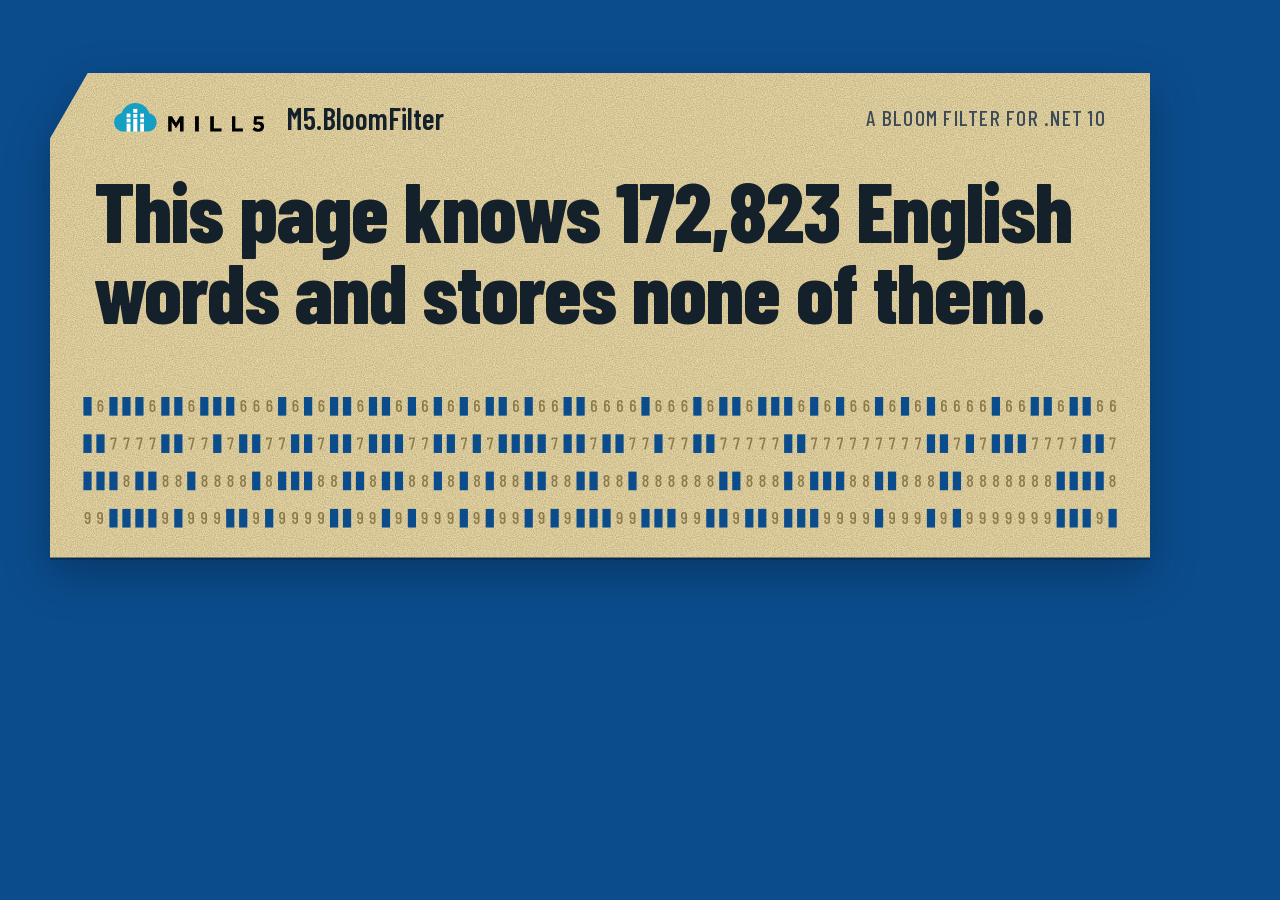
==== docs/site/assets/social-card.html @ 4b1f4fc4 "Replace the GitHub Page with a working filter drawn as a deck of punched cards The page loads words." ====
<!doctype html>
<html lang="en">
<head>
<meta charset="utf-8">
<meta name="robots" content="noindex">
<title>M5.BloomFilter social card source (1200 x 630)</title>
<!-- Source of social-card.png. Render at 1200x630 with headless Chrome; see tools/SiteFilter/README.md. -->
<link rel="stylesheet" href="../style.css">
<style>
  html, body { width: 1200px; height: 630px; overflow: hidden; }
  body { display: grid; place-items: center; }
  .card { position: relative; width: 1100px; height: 485px; background: var(--manila) var(--grain); clip-path: polygon(38px 0, 100% 0, 100% 100%, 0 100%, 0 66px); }
  .wrap { filter: drop-shadow(0 2px 0 rgb(3 18 36 / 0.45)) drop-shadow(0 16px 22px rgb(3 18 36 / 0.35)); }
  .top { position: absolute; left: 64px; right: 44px; top: 30px; display: flex; align-items: center; gap: 22px; }
  .top img { width: 150px; height: auto; }
  .top b { font: 600 30px/1 var(--condensed); }
  .top span { margin-left: auto; font: 500 21px/1 var(--condensed); letter-spacing: 0.06em; text-transform: uppercase; color: var(--ink-soft); }
  h1 { position: absolute; left: 44px; right: 40px; top: 96px; margin: 0; max-width: none; font: 800 84px/0.97 var(--condensed); letter-spacing: -0.012em; }
  canvas { position: absolute; left: 0; bottom: 0; width: 1100px; height: 180px; }
</style>
</head>
<body>
<div class="wrap"><div class="card">
  <div class="top"><img src="mill5-logo.png" alt="MILL5"><b>M5.BloomFilter</b><span>A Bloom filter for .NET 10</span></div>
  <h1>This page knows 172,823 English words and stores none of them.</h1>
  <canvas id="holes" width="2200" height="360"></canvas>
</div></div>
<script src="../bloom.js"></script>
<script>
// The bottom rows of a real card from the deck: card 751, the last one "bloom" needs.
fetch('../words.json').then(function (r) { return r.json(); }).then(function (snapshot) {
  var filter = Bloom.load(snapshot), canvas = document.getElementById('holes'), ctx = canvas.getContext('2d');
  var style = getComputedStyle(document.documentElement);
  var W = canvas.width, s = W / 7.375, rows = 4, base = 750 * 960;
  ctx.textAlign = 'center'; ctx.textBaseline = 'middle';
  ctx.font = '500 ' + Math.round(0.118 * s) + 'px "Barlow Condensed", sans-serif';
  for (var row = 0; row < rows; row++) {
    var y = (0.19 + 0.25 * row) * s;
    for (var column = 0; column < 80; column++) {
      var x = (0.2515 + 0.087 * column) * s;
      if (filter.bit(base + column * 12 + (8 + row))) {
        ctx.fillStyle = style.getPropertyValue('--tray').trim();
        ctx.fillRect(x - 0.0275 * s, y - 0.0625 * s, 0.055 * s, 0.125 * s);
      } else {
        ctx.fillStyle = style.getPropertyValue('--form-ink').trim();
        ctx.fillText(String(6 + row), x, y);
      }
    }
  }
  document.title = 'ready';
});
</script>
</body>
</html>
---- docs/site/style.css ----
/* M5.BloomFilter — the deck and the printout. */

@font-face { font-family: "Barlow Condensed"; src: url("assets/fonts/BarlowCondensed-ExtraBold.woff2") format("woff2"); font-weight: 800; font-style: normal; font-display: swap; }
@font-face { font-family: "Barlow Condensed"; src: url("assets/fonts/BarlowCondensed-SemiBold.woff2") format("woff2"); font-weight: 600; font-style: normal; font-display: swap; }
@font-face { font-family: "Barlow Condensed"; src: url("assets/fonts/BarlowCondensed-Medium.woff2") format("woff2"); font-weight: 500; font-style: normal; font-display: swap; }
@font-face { font-family: Barlow; src: url("assets/fonts/Barlow-Regular.woff2") format("woff2"); font-weight: 400; font-style: normal; font-display: swap; }
@font-face { font-family: Barlow; src: url("assets/fonts/Barlow-SemiBold.woff2") format("woff2"); font-weight: 600; font-style: normal; font-display: swap; }

:root {
  /* The machine room. */
  --tray: #0b4c8c;            /* enamel blue; also what shows through a hole */
  --tray-deep: #083a6d;
  --tray-text: #ffffff;
  --tray-soft: #cfe0f3;       /* secondary text on the tray */
  --manila: #e7d6a3;          /* card stock */
  --manila-light: #f3e8c4;
  --manila-edge: #c2ad72;
  --form-ink: #8b7a4a;        /* preprinted digits and rules on a card */
  --paper: #f4f6f0;           /* fan-fold */
  --paper-edge: #cfd6c8;
  --bar: #dbe9d2;             /* green bar */
  --salmon: #f1b79e;
  --salmon-edge: #c98a70;
  --ink: #14212b;
  --ink-soft: #3b4a56;
  --pencil: #ab1f17;          /* grease pencil: a blank hole */
  --key: #1b2b3a;             /* keycap */
  --key-text: #f6f0dc;

  --condensed: "Barlow Condensed", "Arial Narrow", "Helvetica Neue", Arial, sans-serif;
  --text: Barlow, "Segoe UI", "Helvetica Neue", Arial, sans-serif;
  --mono: ui-monospace, "Cascadia Mono", "Cascadia Code", Consolas, "SF Mono", Menlo, "DejaVu Sans Mono", monospace;

  --measure: 66ch;
  --column: 1180px;
  --gutter: clamp(14px, 3.2vw, 32px);
  --line: 1.6rem;             /* one printout line */
  --corner: clamp(18px, 2.4vw, 30px);

  --grain: url("data:image/svg+xml,%3Csvg xmlns='http://www.w3.org/2000/svg' width='220' height='220'%3E%3Cfilter id='g'%3E%3CfeTurbulence type='fractalNoise' baseFrequency='.9' numOctaves='2' seed='7'/%3E%3CfeColorMatrix values='0 0 0 0 .1 0 0 0 0 .08 0 0 0 0 .04 0 0 0 .5 -.14'/%3E%3C/filter%3E%3Crect width='220' height='220' filter='url(%23g)'/%3E%3C/svg%3E");
}

*, *::before, *::after { box-sizing: border-box; }

html {
  background: var(--tray);
  color: var(--ink);
  scroll-behavior: smooth;
  scroll-padding-top: 20px;
  scrollbar-color: var(--manila-edge) var(--tray-deep);
  -webkit-text-size-adjust: 100%;
  text-size-adjust: 100%;
}

body {
  margin: 0;
  font: 400 1.125rem/1.6 var(--text);
  background: var(--tray);
  overflow-x: hidden;
}

::selection { background: var(--ink); color: var(--manila); }
.verdict ::selection, .verdict::selection, .reason::selection, .site-footer ::selection { background: var(--manila); color: var(--ink); }

h1, h2, h3, p, ul, ol, dl, figure, table, pre { margin: 0; }
img, canvas { display: block; max-width: 100%; }
a { color: inherit; text-decoration-thickness: 0.08em; text-underline-offset: 0.2em; }
a:hover { text-decoration-thickness: 0.16em; }
code, kbd, pre, samp { font-family: var(--mono); font-size: 0.9em; }
button, input, select { font: inherit; color: inherit; }
button { cursor: pointer; -webkit-tap-highlight-color: transparent; }
strong { font-weight: 600; }

:focus-visible { outline: 3px solid #fff; outline-offset: 2px; box-shadow: 0 0 0 8px var(--ink); border-radius: 2px; }

html:not(.js) .needs-js { display: none; }

.skip { position: absolute; left: var(--gutter); top: -80px; z-index: 10; padding: 10px 16px; background: var(--manila); color: var(--ink); font-weight: 600; }
.skip:focus { top: 10px; }

.column { width: min(var(--column), 100% - 2 * var(--gutter)); margin-inline: auto; }

/* ---------- Card stock ---------- */

.stock {
  position: relative;
  background: var(--manila) var(--grain);
  clip-path: polygon(var(--corner) 0, 100% 0, 100% 100%, 0 100%, 0 calc(var(--corner) * 1.73));
}
.lift { filter: drop-shadow(0 1px 0 rgb(3 18 36 / 0.45)) drop-shadow(0 10px 14px rgb(3 18 36 / 0.3)); }

/* Printed along a card edge: field names, form numbers. */
.legend {
  font: 500 0.8125rem/1.2 var(--condensed);
  letter-spacing: 0.06em;
  text-transform: uppercase;
  color: var(--ink-soft);
}

/* ---------- Header card ---------- */

.masthead { padding-top: clamp(14px, 2.4vw, 28px); }
.header-card { padding: clamp(18px, 2.6vw, 30px) clamp(18px, 3.4vw, 44px) clamp(22px, 3vw, 38px); }

.print-line {
  display: flex; flex-wrap: wrap; align-items: center; gap: 10px 22px;
  padding-left: calc(var(--corner) * 0.6);
  padding-bottom: 14px;
  border-bottom: 1px solid var(--manila-edge);
}
.print-line .mark { display: block; width: 118px; height: auto; }
.print-line .product { font: 600 1.25rem/1 var(--condensed); letter-spacing: 0.01em; text-decoration: none; padding: 6px 0; }
.print-line nav { margin-left: auto; display: flex; flex-wrap: wrap; gap: 4px 20px; }
.print-line nav a { font: 500 1rem/1 var(--condensed); letter-spacing: 0.05em; text-transform: uppercase; text-decoration: none; padding: 10px 0; border-bottom: 2px solid transparent; }
.print-line nav a:hover { border-bottom-color: var(--ink); }

h1 {
  font: 800 clamp(2.5rem, 6.1vw, 5.2rem)/0.97 var(--condensed);
  letter-spacing: -0.012em;
  text-wrap: balance;
  margin-top: clamp(18px, 2.4vw, 32px);
}
h1 .figure { white-space: nowrap; }

.standfirst { max-width: 78ch; margin-top: clamp(14px, 1.8vw, 22px); font-size: clamp(1.0625rem, 1.5vw, 1.25rem); line-height: 1.5; }

.actions { margin-top: clamp(18px, 2.4vw, 28px); display: grid; grid-template-columns: minmax(0, 1.3fr) minmax(0, 1fr); gap: 20px clamp(24px, 4vw, 56px); align-items: end; }
.ask { display: grid; grid-template-columns: minmax(0, 1fr) auto; gap: 8px 12px; }
.ask label { grid-column: 1 / -1; }
/* A one-line answer beside the field, for screens where the verdict is below the fold. */
.lamp { display: none; grid-column: 1 / -1; font: 600 1.0625rem/1.2 var(--condensed); letter-spacing: 0.04em; text-transform: uppercase; }
.lamp::before { content: ""; display: inline-block; width: 0.7em; height: 0.7em; margin-right: 0.5em; border: 2px solid var(--ink); border-radius: 50%; }
.lamp.yes::before { background: var(--ink); }
.lamp.no { color: var(--pencil); }
.lamp.no::before { border-color: var(--pencil); }
.lamp:empty { display: none !important; }
.field {
  width: 100%; min-height: 56px; padding: 8px 14px;
  font: 400 1.375rem/1.2 var(--mono);
  background: var(--manila-light); color: var(--ink);
  border: 2px solid var(--ink); border-radius: 2px;
  caret-color: var(--pencil);
}
.field::placeholder { color: #5d6770; opacity: 1; }

.key {
  min-height: 56px; padding: 0 22px;
  font: 600 1.125rem/1 var(--condensed); letter-spacing: 0.07em; text-transform: uppercase;
  color: var(--key-text); background: var(--key);
  border: 0; border-radius: 5px;
  transition: transform 80ms ease-out, background-color 120ms ease-out;
}
.key:hover { background: #26394b; }
.key:active { transform: translateY(2px); }
.key[disabled] { background: #5d6770; cursor: default; }
.key.small { min-height: 44px; padding: 0 16px; font-size: 1rem; }

.install { display: flex; flex-wrap: wrap; align-items: center; gap: 8px 12px; }
.install .legend { flex-basis: 100%; }
.install code { font-size: 1rem; padding: 10px 14px; color: var(--ink); background: var(--manila-light); border: 1px solid var(--manila-edge); border-radius: 2px; overflow-wrap: anywhere; }
.install code { min-height: 56px; display: inline-flex; align-items: center; }
.install .key.small { min-height: 56px; }
.install .note { flex-basis: 100%; font-size: 0.9375rem; color: var(--ink-soft); }
.copy-status { font-size: 0.9375rem; color: var(--ink-soft); }
.copy-status:empty { display: none; }
.legend a { color: inherit; }

.no-script { margin-top: 18px; padding: 12px 14px; border: 2px solid var(--ink); max-width: 60ch; }

/* ---------- The reader ---------- */

.reader { padding-block: clamp(22px, 2.8vw, 38px) clamp(30px, 5vw, 70px); color: var(--tray-text); }
.answer { display: grid; grid-template-columns: auto minmax(0, 1fr); gap: 10px clamp(24px, 4vw, 56px); align-items: center; }
.verdict {
  font: 800 clamp(2.4rem, 6.4vw, 5rem)/0.98 var(--condensed);
  letter-spacing: -0.01em;
  text-wrap: balance;
  min-height: 0.98em;
}
.reason { max-width: 62ch; color: var(--tray-soft); font-size: clamp(1.0625rem, 1.5vw, 1.25rem); line-height: 1.5; }
.reason strong { color: #fff; }

.probe { margin-top: clamp(20px, 3vw, 36px); }
/* A real card: 7 3/8 by 3 1/4 inches, corner cut at sixty degrees. */
.probe .card-frame { position: relative; aspect-ratio: 7.375 / 3.25; background: var(--manila); clip-path: polygon(3.39% 0, 100% 0, 100% 100%, 0 100%, 0 13.3%); }
.probe .card-frame::after { content: ""; position: absolute; inset: 0; background: var(--grain); mix-blend-mode: multiply; pointer-events: none; }
.probe canvas { width: 100%; height: 100%; }
.probe.feeding .lift { animation: feed 200ms cubic-bezier(0.16, 1, 0.3, 1); }
@keyframes feed {
  from { transform: translate(4%, -3%) rotate(0.5deg); opacity: 0.25; }
  to { transform: none; opacity: 1; }
}
.probe figcaption { display: flex; flex-wrap: wrap; gap: 4px 22px; justify-content: space-between; margin-top: 12px; color: var(--tray-soft); font-size: 1rem; }
.probe figcaption b { color: #fff; font-weight: 600; }

.tray-strip { margin-top: 22px; }
.tray-strip canvas { width: 100%; height: 84px; }
.tray-strip p { margin-top: 8px; color: var(--tray-soft); font-size: 1rem; max-width: 70ch; }

.readout { margin-top: clamp(22px, 3vw, 34px); display: grid; grid-template-columns: minmax(0, 1.1fr) minmax(0, 1fr); gap: clamp(18px, 3vw, 40px); align-items: start; }

/* Fan-fold listing: one line per row, green bars every three lines. */
.listing {
  --bars: repeating-linear-gradient(to bottom, var(--bar) 0 calc(var(--line) * 3), transparent calc(var(--line) * 3) calc(var(--line) * 6));
  background: var(--paper) var(--bars) 0 var(--line) no-repeat;
  color: var(--ink);
  font: 400 0.9375rem/var(--line) var(--mono);
  font-variant-numeric: tabular-nums;
}
.listing { overflow-x: auto; }
.listing table { width: 100%; border-collapse: collapse; }
.listing caption { text-align: left; padding: 0 14px; font: 600 1rem/var(--line) var(--condensed); letter-spacing: 0.05em; text-transform: uppercase; background: var(--paper); }
.listing th, .listing td { padding: 0 14px; height: var(--line); text-align: right; font-weight: 400; white-space: nowrap; }
.listing tbody th { white-space: normal; }
.listing th:first-child, .listing td:first-child { text-align: left; }
.listing thead th { font: 500 0.8125rem/var(--line) var(--condensed); letter-spacing: 0.06em; text-transform: uppercase; color: var(--ink-soft); }
.listing .state { text-align: left; }
.listing .blank { color: var(--pencil); font-weight: 700; }
.listing tr[aria-current="true"] td { box-shadow: inset 0 -2px 0 var(--ink), inset 0 2px 0 var(--ink); }
.listing .recall { all: unset; cursor: pointer; display: block; width: 100%; text-decoration: underline; text-underline-offset: 0.2em; }
.listing .recall:focus-visible { outline: 3px solid var(--ink); outline-offset: 0; }

.reproduce { background: var(--tray-deep); border: 1px solid rgb(255 255 255 / 0.22); padding: 16px 18px; }
.reproduce h2 { font: 600 1.375rem/1.15 var(--condensed); color: #fff; }
.reproduce p { margin-top: 6px; color: var(--tray-soft); font-size: 1rem; line-height: 1.5; }
.reproduce pre { margin-top: 12px; color: #fff; font-size: 0.875rem; line-height: 1.55; white-space: pre-wrap; overflow-wrap: anywhere; }
.reproduce .muted { color: var(--tray-soft); }

/* ---------- Fan-fold printout ---------- */

.fanfold {
  --feed: clamp(14px, 3.4vw, 40px);
  position: relative;
  background: var(--paper);
  padding-inline: var(--feed);
}
.fanfold::before, .fanfold::after {
  content: ""; position: absolute; top: 0; bottom: 0; width: var(--feed);
  background:
    radial-gradient(circle at 50% 50%, var(--tray) 0 calc(var(--feed) * 0.2), transparent calc(var(--feed) * 0.2 + 0.6px)) 0 0 / 100% 44px repeat-y;
}
.fanfold::before { left: 0; border-right: 1px dashed var(--paper-edge); }
.fanfold::after { right: 0; border-left: 1px dashed var(--paper-edge); }

.sheet { padding: clamp(34px, 5.4vw, 68px) clamp(14px, 3.4vw, 44px) clamp(30px, 4.6vw, 60px); }
.sheet + .sheet { border-top: 2px dashed var(--paper-edge); }

/* Commentary on the left, the listing it talks about on the right. */
.spread { display: grid; grid-template-columns: minmax(0, 32rem) minmax(0, 1fr); gap: 22px clamp(28px, 4vw, 52px); align-items: start; margin-top: 18px; }
.prose > * + *, .side > * + * { margin-top: 14px; }
.prose { max-width: 34rem; }
.sheet > .prose { margin-top: 18px; }
.notes { padding-top: 4px; font-size: 0.9375rem; line-height: 1.5; color: var(--ink-soft); }
.notes p { padding-top: 12px; border-top: 1px solid var(--paper-edge); }
.notes p + p { margin-top: 12px; }

h2 { font: 600 clamp(2rem, 3.8vw, 2.9rem)/1.04 var(--condensed); letter-spacing: -0.005em; text-wrap: balance; }
h3 { font: 600 1.375rem/1.2 var(--condensed); letter-spacing: 0.005em; }
.sheet h2 { max-width: 24ch; }
.sheet h3 { margin-top: 44px; }
.sheet h3 + .spread { margin-top: 10px; }
.sheet .bench { margin-top: 18px; max-width: 760px; }
.sheet .bench + .fine { margin-top: 12px; max-width: 760px; }
.fine { font-size: 0.9375rem; color: var(--ink-soft); line-height: 1.5; }

.code {
  padding: 14px 16px; overflow-x: auto;
  background: var(--manila) var(--grain); color: var(--ink);
  border-top: 3px solid var(--ink);
  font: 400 0.875rem/1.65 var(--mono);
  tab-size: 4;
}
.code:empty, .code code:empty { display: none; }
.code .c { color: #5b4d27; }
.code:focus-visible { outline: 3px solid var(--ink); outline-offset: 2px; box-shadow: none; }

/* Nonsense run */
#tally-rows th { color: var(--ink-soft); }
.chips { list-style: none; padding: 0; display: flex; flex-wrap: wrap; gap: 8px; }
.chip { min-height: 44px; padding: 0 12px; font: 400 0.9375rem/1 var(--mono); background: var(--manila) var(--grain); border: 1px solid var(--ink); border-radius: 2px; }
.chip:hover { background-color: var(--manila-light); }
#passed-note:empty { display: none; }

/* Sizing */
.sizer { display: grid; grid-template-columns: repeat(2, minmax(0, 1fr)); gap: 14px 18px; }
.sizer label { display: block; }
.sizer .field { margin-top: 6px; font-size: 1.125rem; min-height: 50px; background: #fff; }
.sizer select.field { appearance: none; background-image: linear-gradient(45deg, transparent 50%, var(--ink) 50%), linear-gradient(135deg, var(--ink) 50%, transparent 50%); background-position: calc(100% - 20px) 55%, calc(100% - 14px) 55%; background-size: 6px 6px; background-repeat: no-repeat; padding-right: 38px; }
#sized-rows th, #overfill-rows th { color: var(--ink-soft); }

/* Limits: the one salmon card */
.limits { margin-block: clamp(28px, 4.6vw, 60px); }
.limits .stock { background-color: var(--salmon); padding: clamp(26px, 4vw, 52px) clamp(20px, 4.4vw, 60px) clamp(26px, 4vw, 48px); }
.limits h2 { max-width: 16ch; }
.limits ol { margin-top: 22px; padding: 0; list-style: none; display: grid; grid-template-columns: repeat(2, minmax(0, 1fr)); gap: 22px clamp(22px, 4vw, 56px); }
.limits li { border-top: 1px solid var(--salmon-edge); padding-top: 12px; }
.limits li p { margin-top: 4px; }
.limits .legend { margin-top: 26px; color: #4a2a1e; }

/* FAQ */
.faq details { border-top: 1px solid var(--paper-edge); max-width: 52rem; }
.faq details:last-of-type { border-bottom: 1px solid var(--paper-edge); }
.faq summary { cursor: pointer; padding: 14px 34px 14px 0; font: 600 1.25rem/1.3 var(--condensed); position: relative; list-style: none; }
.faq summary::-webkit-details-marker { display: none; }
.faq summary::after { content: ""; position: absolute; right: 6px; top: 50%; width: 10px; height: 10px; border-right: 2px solid var(--ink); border-bottom: 2px solid var(--ink); transform: translateY(-70%) rotate(45deg); transition: transform 140ms ease-out; }
.faq details[open] summary::after { transform: translateY(-30%) rotate(-135deg); }
.faq details p { padding-bottom: 16px; }
.faq h2 + details { margin-top: 20px; }

/* Imprint card */
.imprint { padding-block: clamp(28px, 4.6vw, 60px); }
.imprint .stock { display: grid; grid-template-columns: auto minmax(0, 1fr); gap: clamp(18px, 3.4vw, 44px); align-items: center; padding: clamp(24px, 3.6vw, 44px) clamp(20px, 4.4vw, 60px); }
.imprint img.portrait { width: clamp(110px, 16vw, 176px); height: auto; border: 1px solid var(--manila-edge); }
.imprint h2 { font-size: clamp(1.8rem, 3.2vw, 2.5rem); }
.imprint p { margin-top: 10px; max-width: 58ch; }
.imprint .links { margin-top: 14px; display: flex; flex-wrap: wrap; gap: 4px 22px; }
.imprint .links a { padding: 10px 0; font-weight: 600; }

.site-footer { padding: 0 0 clamp(26px, 4vw, 44px); color: var(--tray-soft); font-size: 0.9375rem; }
.site-footer .column { display: flex; flex-wrap: wrap; gap: 8px 26px; justify-content: space-between; }
.site-footer nav { display: flex; flex-wrap: wrap; gap: 4px 22px; }
.site-footer a { color: #fff; padding: 10px 0; }

/* ---------- Narrower ---------- */

@media (max-width: 1020px) {
  .answer { grid-template-columns: minmax(0, 1fr); }
}

@media (max-width: 1000px) {
  .spread { grid-template-columns: minmax(0, 1fr); }
  .prose { max-width: var(--measure); }
}

@media (max-width: 860px) {
  .lamp { display: block; }
  .actions { grid-template-columns: minmax(0, 1fr); }
  .readout { grid-template-columns: minmax(0, 1fr); }
  .limits ol { grid-template-columns: minmax(0, 1fr); }
}

.install.below { display: none; margin-top: 26px; }

@media (max-width: 620px) {
  body { font-size: 1.0625rem; }
  .header-card .install { display: none; }
  .install.below { display: grid; grid-template-columns: minmax(0, 1fr) auto; }
  .install.below .legend, .install.below .copy-status { grid-column: 1 / -1; color: var(--tray-soft); }
  .install.below code { justify-content: center; }
  .probe .card-frame { aspect-ratio: 2.766 / 3.25; clip-path: none; }
  .code { font-size: 0.75rem; white-space: pre-wrap; overflow-wrap: anywhere; }
  .bench { font-size: 0.75rem; background: var(--paper); }
  .bench th, .bench td { padding-inline: 5px; vertical-align: top; }
  .wide-only { display: none; }
  .print-line { padding-left: calc(var(--corner) * 0.9); }
  .print-line nav { margin-left: 0; flex-basis: 100%; gap: 0 16px; }
  .ask { grid-template-columns: minmax(0, 1fr); }
  .ask .key { width: 100%; }
  .field { font-size: 1.1875rem; }
  .sizer { grid-template-columns: minmax(0, 1fr); }
  .listing { font-size: 0.8125rem; }
  .listing th, .listing td, .listing caption { padding-inline: 8px; }
  .install code { font-size: 0.875rem; }
  .imprint .stock { grid-template-columns: minmax(0, 1fr); padding-top: calc(var(--corner) * 1.73 + 16px); }
  .fanfold::before, .fanfold::after { background-size: 100% 30px; }
  .tray-strip canvas { height: 76px; }
}

@media (max-width: 380px) {
  .bench th:nth-child(4), .bench td:nth-child(4) { display: none; }
  .listing caption { white-space: normal; }
  .listing { font-size: 0.75rem; }
  .listing th, .listing td, .listing caption { padding-inline: 5px; }
  .install code { font-size: 0.75rem; padding-inline: 10px; }
}

@media (prefers-reduced-motion: reduce) {
  html { scroll-behavior: auto; }
  *, *::before, *::after { animation: none !important; transition: none !important; }
}
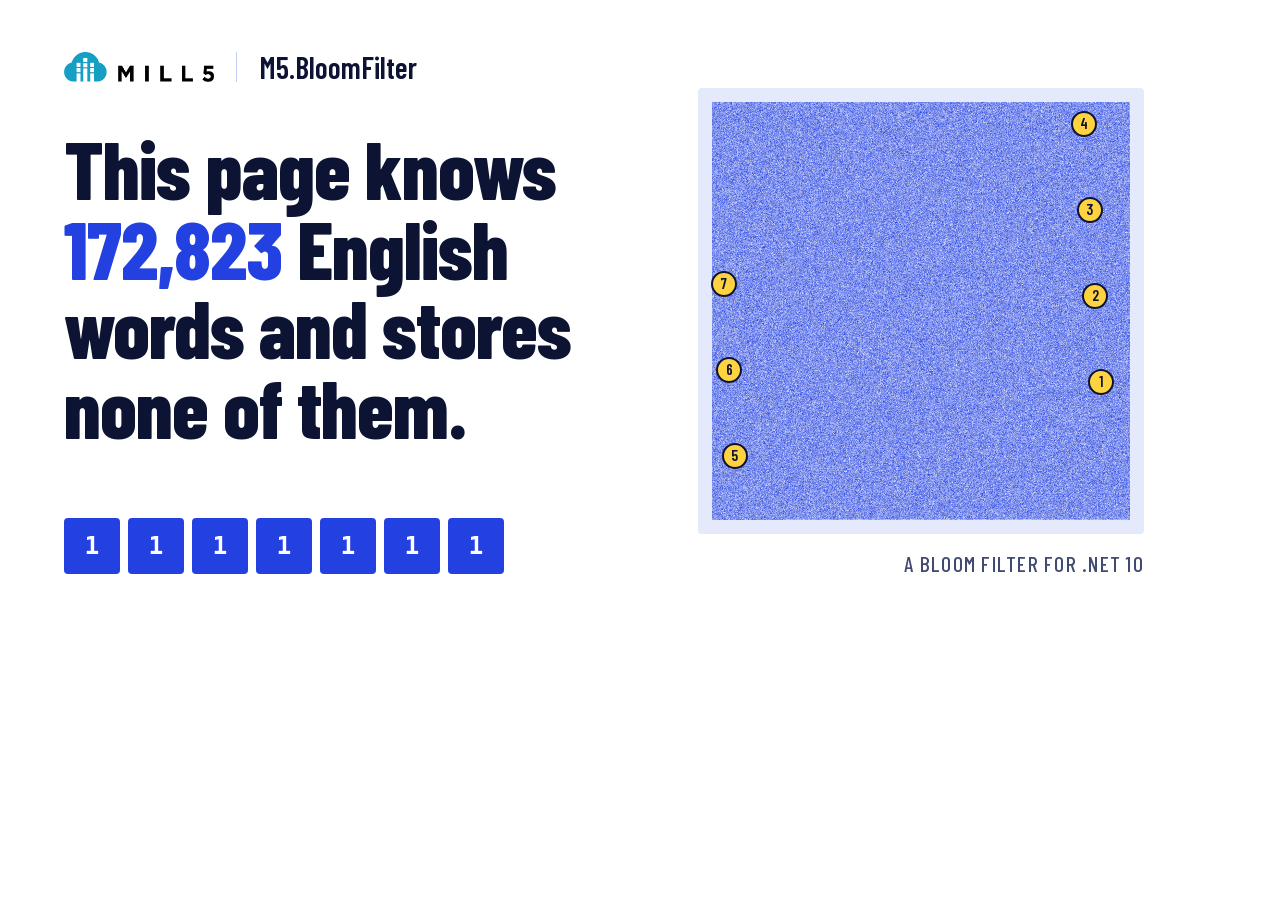
==== commit caaaeea5: "Redraw the GitHub Page as bits and bring back the grid you fill yourself The punched cards needed ex" ====
--- a/docs/site/assets/social-card.html
+++ b/docs/site/assets/social-card.html
@@ -8,46 +8,43 @@
 <link rel="stylesheet" href="../style.css">
 <style>
   html, body { width: 1200px; height: 630px; overflow: hidden; }
-  body { display: grid; place-items: center; }
-  .card { position: relative; width: 1100px; height: 485px; background: var(--manila) var(--grain); clip-path: polygon(38px 0, 100% 0, 100% 100%, 0 100%, 0 66px); }
-  .wrap { filter: drop-shadow(0 2px 0 rgb(3 18 36 / 0.45)) drop-shadow(0 16px 22px rgb(3 18 36 / 0.35)); }
-  .top { position: absolute; left: 64px; right: 44px; top: 30px; display: flex; align-items: center; gap: 22px; }
+  body { position: relative; }
+  .top { position: absolute; left: 64px; top: 52px; display: flex; align-items: center; gap: 22px; }
   .top img { width: 150px; height: auto; }
-  .top b { font: 600 30px/1 var(--condensed); }
-  .top span { margin-left: auto; font: 500 21px/1 var(--condensed); letter-spacing: 0.06em; text-transform: uppercase; color: var(--ink-soft); }
-  h1 { position: absolute; left: 44px; right: 40px; top: 96px; margin: 0; max-width: none; font: 800 84px/0.97 var(--condensed); letter-spacing: -0.012em; }
-  canvas { position: absolute; left: 0; bottom: 0; width: 1100px; height: 180px; }
+  .top b { padding-left: 22px; border-left: 1px solid var(--off-edge); font: 600 30px/1 var(--condensed); }
+  h1 { position: absolute; left: 64px; top: 128px; width: 590px; margin: 0; font-size: 82px; line-height: 0.97; text-wrap: wrap; }
+  .probes { position: absolute; left: 64px; bottom: 56px; --cell: 56px; gap: 8px; }
+  .bitfield { position: absolute; left: 698px; top: 88px; width: 446px; cursor: default; }
+  .mark { animation: none; }
+  .foot { position: absolute; left: 706px; bottom: 56px; width: 438px; font: 500 21px/1 var(--condensed); letter-spacing: 0.06em; text-transform: uppercase; color: var(--ink-soft); text-align: right; }
 </style>
 </head>
 <body>
-<div class="wrap"><div class="card">
-  <div class="top"><img src="mill5-logo.png" alt="MILL5"><b>M5.BloomFilter</b><span>A Bloom filter for .NET 10</span></div>
-  <h1>This page knows 172,823 English words and stores none of them.</h1>
-  <canvas id="holes" width="2200" height="360"></canvas>
-</div></div>
+<div class="top"><img src="mill5-logo.png" alt="MILL5"><b>M5.BloomFilter</b></div>
+<h1>This page knows <span class="figure">172,823</span> English words and stores none of them.</h1>
+<ol class="probes" id="probes"></ol>
+<div class="bitfield"><div class="bits"><canvas id="field-canvas"></canvas><div class="marks" id="marks"></div></div></div>
+<p class="foot">A Bloom filter for .NET 10</p>
 <script src="../bloom.js"></script>
+<script src="../field.js"></script>
 <script>
-// The bottom rows of a real card from the deck: card 751, the last one "bloom" needs.
+// Every bit of the real snapshot, and the seven that "bloom" points at.
 fetch('../words.json').then(function (r) { return r.json(); }).then(function (snapshot) {
-  var filter = Bloom.load(snapshot), canvas = document.getElementById('holes'), ctx = canvas.getContext('2d');
-  var style = getComputedStyle(document.documentElement);
-  var W = canvas.width, s = W / 7.375, rows = 4, base = 750 * 960;
-  ctx.textAlign = 'center'; ctx.textBaseline = 'middle';
-  ctx.font = '500 ' + Math.round(0.118 * s) + 'px "Barlow Condensed", sans-serif';
-  for (var row = 0; row < rows; row++) {
-    var y = (0.19 + 0.25 * row) * s;
-    for (var column = 0; column < 80; column++) {
-      var x = (0.2515 + 0.087 * column) * s;
-      if (filter.bit(base + column * 12 + (8 + row))) {
-        ctx.fillStyle = style.getPropertyValue('--tray').trim();
-        ctx.fillRect(x - 0.0275 * s, y - 0.0625 * s, 0.055 * s, 0.125 * s);
-      } else {
-        ctx.fillStyle = style.getPropertyValue('--form-ink').trim();
-        ctx.fillText(String(6 + row), x, y);
-      }
-    }
-  }
-  document.title = 'ready';
+  var filter = Bloom.load(snapshot), grid = BitField.shape(filter, 1), style = getComputedStyle(document.documentElement);
+  var canvas = document.getElementById('field-canvas'), size = Math.round(canvas.getBoundingClientRect().width);
+  BitField.paint(filter, canvas, grid, size, size, style.getPropertyValue('--on'), style.getPropertyValue('--off'));
+
+  var probe = filter.probe('bloom'), cells = document.getElementById('probes'), marks = document.getElementById('marks');
+  probe.positions.forEach(function (position, index) {
+    var item = document.createElement('li'); item.className = 'probe on';
+    item.innerHTML = '<span class="cell' + (probe.set[index] ? ' on' : '') + '">' + (probe.set[index] ? 1 : 0) + '</span>';
+    cells.appendChild(item);
+    var mark = document.createElement('span'); mark.className = 'mark'; mark.textContent = index + 1;
+    mark.style.left = ((position % grid.cols) + 0.5) / grid.cols * 100 + '%';
+    mark.style.top = (Math.floor(position / grid.cols) + 0.5) / grid.rows * 100 + '%';
+    marks.appendChild(mark);
+  });
+  document.fonts.ready.then(function () { document.title = 'ready'; });
 });
 </script>
 </body>
--- a/docs/site/style.css
+++ b/docs/site/style.css
@@ -1,4 +1,4 @@
-/* M5.BloomFilter — the deck and the printout. */
+/* M5.BloomFilter — bits, plainly. A square is one bit: filled is 1, empty is 0. */
 
 @font-face { font-family: "Barlow Condensed"; src: url("assets/fonts/BarlowCondensed-ExtraBold.woff2") format("woff2"); font-weight: 800; font-style: normal; font-display: swap; }
 @font-face { font-family: "Barlow Condensed"; src: url("assets/fonts/BarlowCondensed-SemiBold.woff2") format("woff2"); font-weight: 600; font-style: normal; font-display: swap; }
@@ -7,47 +7,36 @@
 @font-face { font-family: Barlow; src: url("assets/fonts/Barlow-SemiBold.woff2") format("woff2"); font-weight: 600; font-style: normal; font-display: swap; }
 
 :root {
-  /* The machine room. */
-  --tray: #0b4c8c;            /* enamel blue; also what shows through a hole */
-  --tray-deep: #083a6d;
-  --tray-text: #ffffff;
-  --tray-soft: #cfe0f3;       /* secondary text on the tray */
-  --manila: #e7d6a3;          /* card stock */
-  --manila-light: #f3e8c4;
-  --manila-edge: #c2ad72;
-  --form-ink: #8b7a4a;        /* preprinted digits and rules on a card */
-  --paper: #f4f6f0;           /* fan-fold */
-  --paper-edge: #cfd6c8;
-  --bar: #dbe9d2;             /* green bar */
-  --salmon: #f1b79e;
-  --salmon-edge: #c98a70;
-  --ink: #14212b;
-  --ink-soft: #3b4a56;
-  --pencil: #ab1f17;          /* grease pencil: a blank hole */
-  --key: #1b2b3a;             /* keycap */
-  --key-text: #f6f0dc;
+  --ground: #ffffff;
+  --tint: #f1f3fc;          /* the quiet section ground */
+  --off: #e4e9fb;           /* a 0 */
+  --off-edge: #c5cef2;
+  --on: #2340e0;            /* cobalt: a 1, and the band */
+  --on-deep: #1a31b4;       /* a 0 on the band; a pressed key */
+  --on-soft: #c9d3ff;       /* secondary text on the band and the footer */
+  --ink: #0d1433;
+  --ink-soft: #414a70;
+  --mark: #ffd23f;          /* a bit a key points at; otherwise only the selection colour */
 
   --condensed: "Barlow Condensed", "Arial Narrow", "Helvetica Neue", Arial, sans-serif;
   --text: Barlow, "Segoe UI", "Helvetica Neue", Arial, sans-serif;
   --mono: ui-monospace, "Cascadia Mono", "Cascadia Code", Consolas, "SF Mono", Menlo, "DejaVu Sans Mono", monospace;
 
-  --measure: 66ch;
   --column: 1180px;
   --gutter: clamp(14px, 3.2vw, 32px);
-  --line: 1.6rem;             /* one printout line */
-  --corner: clamp(18px, 2.4vw, 30px);
-
-  --grain: url("data:image/svg+xml,%3Csvg xmlns='http://www.w3.org/2000/svg' width='220' height='220'%3E%3Cfilter id='g'%3E%3CfeTurbulence type='fractalNoise' baseFrequency='.9' numOctaves='2' seed='7'/%3E%3CfeColorMatrix values='0 0 0 0 .1 0 0 0 0 .08 0 0 0 0 .04 0 0 0 .5 -.14'/%3E%3C/filter%3E%3Crect width='220' height='220' filter='url(%23g)'/%3E%3C/svg%3E");
+  --section: clamp(56px, 8.5vw, 112px);
+  --cell-radius: 4px;
+  --out: cubic-bezier(0.16, 1, 0.3, 1);
 }
 
 *, *::before, *::after { box-sizing: border-box; }
 
 html {
-  background: var(--tray);
+  background: var(--ground);
   color: var(--ink);
   scroll-behavior: smooth;
   scroll-padding-top: 20px;
-  scrollbar-color: var(--manila-edge) var(--tray-deep);
+  scrollbar-color: var(--on) var(--tint);
   -webkit-text-size-adjust: 100%;
   text-size-adjust: 100%;
 }
@@ -55,323 +44,361 @@
 body {
   margin: 0;
   font: 400 1.125rem/1.6 var(--text);
-  background: var(--tray);
+  font-variant-numeric: tabular-nums;
+  background: var(--ground);
   overflow-x: hidden;
 }
 
-::selection { background: var(--ink); color: var(--manila); }
-.verdict ::selection, .verdict::selection, .reason::selection, .site-footer ::selection { background: var(--manila); color: var(--ink); }
-
-h1, h2, h3, p, ul, ol, dl, figure, table, pre { margin: 0; }
-img, canvas { display: block; max-width: 100%; }
-a { color: inherit; text-decoration-thickness: 0.08em; text-underline-offset: 0.2em; }
-a:hover { text-decoration-thickness: 0.16em; }
-code, kbd, pre, samp { font-family: var(--mono); font-size: 0.9em; }
+::selection { background: var(--mark); color: var(--ink); }
+
+a { color: var(--on); text-decoration-thickness: 1.5px; text-underline-offset: 0.18em; }
+a:hover { color: var(--ink); }
+
+:focus-visible { outline: 3px solid var(--ink); outline-offset: 3px; border-radius: 2px; }
+.band :focus-visible, .site-footer :focus-visible { outline-color: #fff; }
+
+img { max-width: 100%; height: auto; }
+h1, h2, h3, p, ol, ul, figure { margin: 0; }
+ol, ul { padding: 0; list-style: none; }
 button, input, select { font: inherit; color: inherit; }
-button { cursor: pointer; -webkit-tap-highlight-color: transparent; }
-strong { font-weight: 600; }
-
-:focus-visible { outline: 3px solid #fff; outline-offset: 2px; box-shadow: 0 0 0 8px var(--ink); border-radius: 2px; }
+button { cursor: pointer; }
+button:disabled { cursor: default; }
+
+code, pre, .field, .cell, .addr, .chip { font-family: var(--mono); }
+code { font-size: 0.9em; }
+p code, li code { padding: 1px 5px; border-radius: var(--cell-radius); background: var(--tint); overflow-wrap: anywhere; }
+.tint p code { background: var(--ground); }
+.band p code { background: var(--on-deep); }
+
+.column { width: min(var(--column), 100% - 2 * var(--gutter)); margin-inline: auto; }
+/* Full-width grounds carry the gutter themselves. */
+.band, .tint, .site-footer { padding-inline: var(--gutter); }
+.band > .column, .tint > .column, .site-footer > .column { width: min(var(--column), 100%); }
+
+.skip { position: absolute; left: 12px; top: -80px; z-index: 5; padding: 12px 16px; background: var(--ink); color: #fff; border-radius: var(--cell-radius); }
+.skip:focus { top: 12px; }
+.skip:hover { color: #fff; }
 
 html:not(.js) .needs-js { display: none; }
-
-.skip { position: absolute; left: var(--gutter); top: -80px; z-index: 10; padding: 10px 16px; background: var(--manila); color: var(--ink); font-weight: 600; }
-.skip:focus { top: 10px; }
-
-.column { width: min(var(--column), 100% - 2 * var(--gutter)); margin-inline: auto; }
-
-/* ---------- Card stock ---------- */
-
-.stock {
-  position: relative;
-  background: var(--manila) var(--grain);
-  clip-path: polygon(var(--corner) 0, 100% 0, 100% 100%, 0 100%, 0 calc(var(--corner) * 1.73));
-}
-.lift { filter: drop-shadow(0 1px 0 rgb(3 18 36 / 0.45)) drop-shadow(0 10px 14px rgb(3 18 36 / 0.3)); }
-
-/* Printed along a card edge: field names, form numbers. */
-.legend {
-  font: 500 0.8125rem/1.2 var(--condensed);
-  letter-spacing: 0.06em;
-  text-transform: uppercase;
-  color: var(--ink-soft);
-}
-
-/* ---------- Header card ---------- */
-
-.masthead { padding-top: clamp(14px, 2.4vw, 28px); }
-.header-card { padding: clamp(18px, 2.6vw, 30px) clamp(18px, 3.4vw, 44px) clamp(22px, 3vw, 38px); }
-
-.print-line {
-  display: flex; flex-wrap: wrap; align-items: center; gap: 10px 22px;
-  padding-left: calc(var(--corner) * 0.6);
-  padding-bottom: 14px;
-  border-bottom: 1px solid var(--manila-edge);
-}
-.print-line .mark { display: block; width: 118px; height: auto; }
-.print-line .product { font: 600 1.25rem/1 var(--condensed); letter-spacing: 0.01em; text-decoration: none; padding: 6px 0; }
-.print-line nav { margin-left: auto; display: flex; flex-wrap: wrap; gap: 4px 20px; }
-.print-line nav a { font: 500 1rem/1 var(--condensed); letter-spacing: 0.05em; text-transform: uppercase; text-decoration: none; padding: 10px 0; border-bottom: 2px solid transparent; }
-.print-line nav a:hover { border-bottom-color: var(--ink); }
+[hidden] { display: none !important; }
+.no-script { padding: 12px 16px; background: var(--tint); border-radius: var(--cell-radius); }
+
+/* ---------- Masthead ---------- */
+
+.masthead { display: flex; flex-wrap: wrap; align-items: center; gap: 10px 22px; padding-block: 22px 0; }
+.masthead .brand { display: block; line-height: 0; }
+.masthead .brand img { width: 124px; }
+.masthead .product { font: 600 1.3125rem/1 var(--condensed); letter-spacing: 0.005em; color: var(--ink); text-decoration: none; padding-left: 22px; border-left: 1px solid var(--off-edge); }
+.masthead .product:hover { text-decoration: underline; }
+.masthead nav { margin-left: auto; display: flex; flex-wrap: wrap; gap: 4px 26px; }
+.masthead nav a { display: inline-flex; align-items: center; min-height: 44px; font: 600 1rem/1 var(--text); color: var(--ink); text-decoration: none; }
+.masthead nav a:hover { text-decoration: underline; text-decoration-thickness: 2px; text-decoration-color: var(--on); }
+
+/* ---------- Hero ---------- */
+
+.hero { padding-block: clamp(20px, 3.4vw, 44px) clamp(40px, 6vw, 80px); }
 
 h1 {
   font: 800 clamp(2.5rem, 6.1vw, 5.2rem)/0.97 var(--condensed);
   letter-spacing: -0.012em;
   text-wrap: balance;
-  margin-top: clamp(18px, 2.4vw, 32px);
-}
-h1 .figure { white-space: nowrap; }
-
-.standfirst { max-width: 78ch; margin-top: clamp(14px, 1.8vw, 22px); font-size: clamp(1.0625rem, 1.5vw, 1.25rem); line-height: 1.5; }
-
-.actions { margin-top: clamp(18px, 2.4vw, 28px); display: grid; grid-template-columns: minmax(0, 1.3fr) minmax(0, 1fr); gap: 20px clamp(24px, 4vw, 56px); align-items: end; }
-.ask { display: grid; grid-template-columns: minmax(0, 1fr) auto; gap: 8px 12px; }
-.ask label { grid-column: 1 / -1; }
-/* A one-line answer beside the field, for screens where the verdict is below the fold. */
-.lamp { display: none; grid-column: 1 / -1; font: 600 1.0625rem/1.2 var(--condensed); letter-spacing: 0.04em; text-transform: uppercase; }
-.lamp::before { content: ""; display: inline-block; width: 0.7em; height: 0.7em; margin-right: 0.5em; border: 2px solid var(--ink); border-radius: 50%; }
-.lamp.yes::before { background: var(--ink); }
-.lamp.no { color: var(--pencil); }
-.lamp.no::before { border-color: var(--pencil); }
-.lamp:empty { display: none !important; }
+  margin-bottom: clamp(22px, 3vw, 40px);
+}
+h1 .figure { color: var(--on); white-space: nowrap; }
+
+.ask-layout { display: grid; grid-template-columns: minmax(0, 1fr) minmax(0, 29rem); gap: clamp(28px, 5vw, 76px); align-items: start; }
+
+.standfirst { font-size: clamp(1.0625rem, 1.5vw, 1.25rem); line-height: 1.5; max-width: 36rem; }
+
+.legend { display: block; margin-bottom: 8px; font: 500 0.875rem/1.2 var(--condensed); letter-spacing: 0.06em; text-transform: uppercase; color: var(--ink-soft); }
+
+.ask { margin-top: clamp(20px, 2.6vw, 30px); }
+.ask-row { display: flex; gap: 10px; }
+
 .field {
-  width: 100%; min-height: 56px; padding: 8px 14px;
-  font: 400 1.375rem/1.2 var(--mono);
-  background: var(--manila-light); color: var(--ink);
-  border: 2px solid var(--ink); border-radius: 2px;
-  caret-color: var(--pencil);
-}
-.field::placeholder { color: #5d6770; opacity: 1; }
+  flex: 1 1 auto; min-width: 0; width: 100%; height: 56px; padding: 0 16px;
+  font-size: 1.375rem; line-height: 1.2; color: var(--ink);
+  background: #fff; border: 2px solid var(--ink); border-radius: var(--cell-radius);
+  caret-color: var(--on);
+}
+.field::placeholder { color: #6a7296; opacity: 1; }
+.field:focus-visible { outline-offset: 2px; }
 
 .key {
-  min-height: 56px; padding: 0 22px;
-  font: 600 1.125rem/1 var(--condensed); letter-spacing: 0.07em; text-transform: uppercase;
-  color: var(--key-text); background: var(--key);
-  border: 0; border-radius: 5px;
-  transition: transform 80ms ease-out, background-color 120ms ease-out;
-}
-.key:hover { background: #26394b; }
+  flex: none; height: 56px; padding: 0 26px;
+  font: 600 1.125rem/1 var(--condensed); letter-spacing: 0.07em; text-transform: uppercase; white-space: nowrap;
+  color: #fff; background: var(--on); border: 0; border-radius: var(--cell-radius);
+  transition: background-color 120ms, transform 80ms;
+}
+.key:hover { background: var(--on-deep); }
 .key:active { transform: translateY(2px); }
-.key[disabled] { background: #5d6770; cursor: default; }
-.key.small { min-height: 44px; padding: 0 16px; font-size: 1rem; }
-
-.install { display: flex; flex-wrap: wrap; align-items: center; gap: 8px 12px; }
-.install .legend { flex-basis: 100%; }
-.install code { font-size: 1rem; padding: 10px 14px; color: var(--ink); background: var(--manila-light); border: 1px solid var(--manila-edge); border-radius: 2px; overflow-wrap: anywhere; }
-.install code { min-height: 56px; display: inline-flex; align-items: center; }
-.install .key.small { min-height: 56px; }
-.install .note { flex-basis: 100%; font-size: 0.9375rem; color: var(--ink-soft); }
-.copy-status { font-size: 0.9375rem; color: var(--ink-soft); }
-.copy-status:empty { display: none; }
-.legend a { color: inherit; }
-
-.no-script { margin-top: 18px; padding: 12px 14px; border: 2px solid var(--ink); max-width: 60ch; }
-
-/* ---------- The reader ---------- */
-
-.reader { padding-block: clamp(22px, 2.8vw, 38px) clamp(30px, 5vw, 70px); color: var(--tray-text); }
-.answer { display: grid; grid-template-columns: auto minmax(0, 1fr); gap: 10px clamp(24px, 4vw, 56px); align-items: center; }
-.verdict {
-  font: 800 clamp(2.4rem, 6.4vw, 5rem)/0.98 var(--condensed);
-  letter-spacing: -0.01em;
-  text-wrap: balance;
-  min-height: 0.98em;
-}
-.reason { max-width: 62ch; color: var(--tray-soft); font-size: clamp(1.0625rem, 1.5vw, 1.25rem); line-height: 1.5; }
-.reason strong { color: #fff; }
-
-.probe { margin-top: clamp(20px, 3vw, 36px); }
-/* A real card: 7 3/8 by 3 1/4 inches, corner cut at sixty degrees. */
-.probe .card-frame { position: relative; aspect-ratio: 7.375 / 3.25; background: var(--manila); clip-path: polygon(3.39% 0, 100% 0, 100% 100%, 0 100%, 0 13.3%); }
-.probe .card-frame::after { content: ""; position: absolute; inset: 0; background: var(--grain); mix-blend-mode: multiply; pointer-events: none; }
-.probe canvas { width: 100%; height: 100%; }
-.probe.feeding .lift { animation: feed 200ms cubic-bezier(0.16, 1, 0.3, 1); }
-@keyframes feed {
-  from { transform: translate(4%, -3%) rotate(0.5deg); opacity: 0.25; }
-  to { transform: none; opacity: 1; }
-}
-.probe figcaption { display: flex; flex-wrap: wrap; gap: 4px 22px; justify-content: space-between; margin-top: 12px; color: var(--tray-soft); font-size: 1rem; }
-.probe figcaption b { color: #fff; font-weight: 600; }
-
-.tray-strip { margin-top: 22px; }
-.tray-strip canvas { width: 100%; height: 84px; }
-.tray-strip p { margin-top: 8px; color: var(--tray-soft); font-size: 1rem; max-width: 70ch; }
-
-.readout { margin-top: clamp(22px, 3vw, 34px); display: grid; grid-template-columns: minmax(0, 1.1fr) minmax(0, 1fr); gap: clamp(18px, 3vw, 40px); align-items: start; }
-
-/* Fan-fold listing: one line per row, green bars every three lines. */
-.listing {
-  --bars: repeating-linear-gradient(to bottom, var(--bar) 0 calc(var(--line) * 3), transparent calc(var(--line) * 3) calc(var(--line) * 6));
-  background: var(--paper) var(--bars) 0 var(--line) no-repeat;
-  color: var(--ink);
-  font: 400 0.9375rem/var(--line) var(--mono);
-  font-variant-numeric: tabular-nums;
-}
-.listing { overflow-x: auto; }
-.listing table { width: 100%; border-collapse: collapse; }
-.listing caption { text-align: left; padding: 0 14px; font: 600 1rem/var(--line) var(--condensed); letter-spacing: 0.05em; text-transform: uppercase; background: var(--paper); }
-.listing th, .listing td { padding: 0 14px; height: var(--line); text-align: right; font-weight: 400; white-space: nowrap; }
-.listing tbody th { white-space: normal; }
-.listing th:first-child, .listing td:first-child { text-align: left; }
-.listing thead th { font: 500 0.8125rem/var(--line) var(--condensed); letter-spacing: 0.06em; text-transform: uppercase; color: var(--ink-soft); }
-.listing .state { text-align: left; }
-.listing .blank { color: var(--pencil); font-weight: 700; }
-.listing tr[aria-current="true"] td { box-shadow: inset 0 -2px 0 var(--ink), inset 0 2px 0 var(--ink); }
-.listing .recall { all: unset; cursor: pointer; display: block; width: 100%; text-decoration: underline; text-underline-offset: 0.2em; }
-.listing .recall:focus-visible { outline: 3px solid var(--ink); outline-offset: 0; }
-
-.reproduce { background: var(--tray-deep); border: 1px solid rgb(255 255 255 / 0.22); padding: 16px 18px; }
-.reproduce h2 { font: 600 1.375rem/1.15 var(--condensed); color: #fff; }
-.reproduce p { margin-top: 6px; color: var(--tray-soft); font-size: 1rem; line-height: 1.5; }
-.reproduce pre { margin-top: 12px; color: #fff; font-size: 0.875rem; line-height: 1.55; white-space: pre-wrap; overflow-wrap: anywhere; }
-.reproduce .muted { color: var(--tray-soft); }
-
-/* ---------- Fan-fold printout ---------- */
-
-.fanfold {
-  --feed: clamp(14px, 3.4vw, 40px);
-  position: relative;
-  background: var(--paper);
-  padding-inline: var(--feed);
-}
-.fanfold::before, .fanfold::after {
-  content: ""; position: absolute; top: 0; bottom: 0; width: var(--feed);
-  background:
-    radial-gradient(circle at 50% 50%, var(--tray) 0 calc(var(--feed) * 0.2), transparent calc(var(--feed) * 0.2 + 0.6px)) 0 0 / 100% 44px repeat-y;
-}
-.fanfold::before { left: 0; border-right: 1px dashed var(--paper-edge); }
-.fanfold::after { right: 0; border-left: 1px dashed var(--paper-edge); }
-
-.sheet { padding: clamp(34px, 5.4vw, 68px) clamp(14px, 3.4vw, 44px) clamp(30px, 4.6vw, 60px); }
-.sheet + .sheet { border-top: 2px dashed var(--paper-edge); }
-
-/* Commentary on the left, the listing it talks about on the right. */
-.spread { display: grid; grid-template-columns: minmax(0, 32rem) minmax(0, 1fr); gap: 22px clamp(28px, 4vw, 52px); align-items: start; margin-top: 18px; }
-.prose > * + *, .side > * + * { margin-top: 14px; }
-.prose { max-width: 34rem; }
-.sheet > .prose { margin-top: 18px; }
-.notes { padding-top: 4px; font-size: 0.9375rem; line-height: 1.5; color: var(--ink-soft); }
-.notes p { padding-top: 12px; border-top: 1px solid var(--paper-edge); }
-.notes p + p { margin-top: 12px; }
+.key:disabled { background: #6a7296; transform: none; }
+.key.small { height: 48px; padding: 0 18px; font-size: 1rem; }
+.key.quiet { height: 44px; padding: 0 16px; font-size: 1rem; color: var(--ink); background: #fff; box-shadow: inset 0 0 0 2px var(--ink); }
+.key.quiet:hover { background: var(--tint); }
+.key.light { color: var(--on); background: #fff; }
+.key.light:hover { background: var(--on-soft); }
+.key.ghost { color: #fff; background: transparent; box-shadow: inset 0 0 0 2px #fff; }
+.key.ghost:hover { background: var(--on-deep); }
+
+.try { margin-top: 12px; font-size: 1rem; color: var(--ink-soft); }
+.try .link { position: relative; min-height: 0; color: var(--ink); font-family: var(--mono); font-weight: 400; font-size: 0.9375rem; }
+.try .link::after { content: ""; position: absolute; inset: -13px -5px; }
+.try .link:hover { text-decoration-color: var(--on); }
+
+.answer { margin-top: clamp(14px, 2vw, 22px); }
+
+.probes { --cell: clamp(2.25rem, 11.6vw, 4rem); display: flex; gap: clamp(4px, 1vw, 10px); }
+.probe { width: var(--cell); }
+.cell {
+  display: grid; place-items: center; aspect-ratio: 1;
+  font-size: calc(var(--cell) * 0.44); line-height: 1; font-weight: 600;
+  color: var(--ink-soft); background: var(--off); border-radius: var(--cell-radius);
+}
+.cell.on { color: #fff; background: var(--on); }
+.probe.off .cell { color: var(--ink); background: #fff; box-shadow: inset 0 0 0 3px var(--ink); }
+.probe.unread .cell { color: transparent; background: transparent; box-shadow: inset 0 0 0 1.5px var(--off-edge); }
+.probe.waiting .cell { color: transparent; }
+.probe.landed .cell { animation: land 420ms var(--out); }
+.addr { display: block; margin-top: 6px; font-size: 0.6875rem; line-height: 1.2; text-align: center; color: var(--ink-soft); white-space: nowrap; }
+.probe.unread .addr, .probe.waiting .addr { visibility: hidden; }
+
+@keyframes land { from { transform: scale(0.55); opacity: 0.2; } }
+
+.verdict { margin-top: clamp(14px, 2vw, 20px); font: 800 clamp(2.2rem, 4.7vw, 3.75rem)/0.98 var(--condensed); letter-spacing: -0.01em; text-wrap: balance; }
+.verdict.yes { color: var(--on); }
+.reason { margin-top: 12px; max-width: 34rem; font-size: clamp(1.0625rem, 1.4vw, 1.1875rem); line-height: 1.5; }
+.reason strong { font-weight: 600; overflow-wrap: anywhere; }
+.verdict.pending, .reason.pending { opacity: 0.28; }
+.tag { display: inline-block; margin-right: 6px; padding: 2px 8px 3px; font: 600 0.9375rem/1.2 var(--condensed); letter-spacing: 0.06em; text-transform: uppercase; color: #fff; background: var(--ink); border-radius: var(--cell-radius); }
+.band .tag { color: var(--ink); background: #fff; }
+
+.after { display: flex; flex-wrap: wrap; align-items: center; gap: 8px 16px; margin-top: 18px; }
+.status { font-size: 0.9375rem; color: var(--ink-soft); }
+
+.proof { margin-top: 14px; max-width: 34rem; font-size: 1rem; }
+.proof summary { display: inline-flex; align-items: center; min-height: 44px; cursor: pointer; color: var(--ink-soft); text-decoration: underline; text-decoration-thickness: 1.5px; text-underline-offset: 0.18em; list-style: none; }
+.proof summary::-webkit-details-marker { display: none; }
+.proof summary:hover { color: var(--ink); }
+.proof p { margin: 4px 0 10px; }
+
+.field-figure figcaption { margin-top: 14px; font-size: 0.9375rem; line-height: 1.5; color: var(--ink-soft); }
+.field-figure .readout { display: block; min-height: 1.5em; color: var(--ink); }
+/* The frame is one mark's radius wide, so a mark on an edge bit stays whole. */
+.bitfield { padding: 14px; border-radius: var(--cell-radius); background: var(--off); cursor: crosshair; touch-action: pan-y; }
+.bits { position: relative; aspect-ratio: 1; }
+.bits canvas { display: block; width: 100%; height: 100%; }
+.marks { position: absolute; inset: 0; pointer-events: none; }
+.loupe {
+  position: absolute; z-index: 2; display: grid; grid-template-columns: repeat(7, 20px); gap: 2px; padding: 6px;
+  background: #fff; border: 2px solid var(--ink); border-radius: var(--cell-radius); pointer-events: none;
+  transform: translate(16px, 16px);
+}
+.loupe.left { transform: translate(calc(-100% - 16px), 16px); }
+.loupe.up { transform: translate(16px, calc(-100% - 16px)); }
+.loupe.left.up { transform: translate(calc(-100% - 16px), calc(-100% - 16px)); }
+.loupe .cell { font-size: 0.6875rem; border-radius: 2px; }
+.loupe .cell.none { background: transparent; }
+.loupe .cell.aim { box-shadow: 0 0 0 2px #fff, 0 0 0 4px var(--ink); z-index: 1; }
+.mark {
+  position: absolute; width: 26px; height: 26px; margin: -13px 0 0 -13px;
+  display: grid; place-items: center;
+  font: 600 0.9375rem/1 var(--condensed); color: var(--ink);
+  background: var(--mark); border: 2px solid var(--ink); border-radius: 50%;
+  animation: drop 520ms var(--out);
+}
+.mark.zero { background: #fff; outline: 2px solid var(--ink); outline-offset: 3px; }
+.mark.hot { z-index: 1; transform: scale(1.35); transition: transform 160ms var(--out); }
+@keyframes drop { from { transform: scale(3.2); opacity: 0; } }
+
+/* ---------- The three rules ---------- */
+
+.rules { display: grid; grid-template-columns: repeat(3, minmax(0, 1fr)); gap: 32px clamp(28px, 5vw, 64px); padding-block: 0 var(--section); }
+.rule .strip { display: flex; gap: 5px; margin-bottom: 16px; }
+.rule .strip .cell { width: 30px; font-size: 0.875rem; }
+.rule h2 { font: 600 clamp(1.625rem, 2.6vw, 2rem)/1.08 var(--condensed); }
+.rule p:last-child { margin-top: 8px; max-width: 30rem; }
+
+/* ---------- The 64-bit band ---------- */
+
+.band { padding-block: var(--section); color: #fff; background: var(--on); }
+.band ::selection { background: var(--mark); color: var(--ink); }
+.toy-layout { display: grid; grid-template-columns: minmax(0, 1fr) minmax(0, 31rem); gap: clamp(28px, 5vw, 76px); align-items: start; }
 
 h2 { font: 600 clamp(2rem, 3.8vw, 2.9rem)/1.04 var(--condensed); letter-spacing: -0.005em; text-wrap: balance; }
 h3 { font: 600 1.375rem/1.2 var(--condensed); letter-spacing: 0.005em; }
-.sheet h2 { max-width: 24ch; }
-.sheet h3 { margin-top: 44px; }
-.sheet h3 + .spread { margin-top: 10px; }
-.sheet .bench { margin-top: 18px; max-width: 760px; }
-.sheet .bench + .fine { margin-top: 12px; max-width: 760px; }
-.fine { font-size: 0.9375rem; color: var(--ink-soft); line-height: 1.5; }
-
-.code {
-  padding: 14px 16px; overflow-x: auto;
-  background: var(--manila) var(--grain); color: var(--ink);
-  border-top: 3px solid var(--ink);
-  font: 400 0.875rem/1.65 var(--mono);
-  tab-size: 4;
-}
-.code:empty, .code code:empty { display: none; }
-.code .c { color: #5b4d27; }
-.code:focus-visible { outline: 3px solid var(--ink); outline-offset: 2px; box-shadow: none; }
-
-/* Nonsense run */
-#tally-rows th { color: var(--ink-soft); }
-.chips { list-style: none; padding: 0; display: flex; flex-wrap: wrap; gap: 8px; }
-.chip { min-height: 44px; padding: 0 12px; font: 400 0.9375rem/1 var(--mono); background: var(--manila) var(--grain); border: 1px solid var(--ink); border-radius: 2px; }
-.chip:hover { background-color: var(--manila-light); }
-#passed-note:empty { display: none; }
-
-/* Sizing */
-.sizer { display: grid; grid-template-columns: repeat(2, minmax(0, 1fr)); gap: 14px 18px; }
-.sizer label { display: block; }
-.sizer .field { margin-top: 6px; font-size: 1.125rem; min-height: 50px; background: #fff; }
-.sizer select.field { appearance: none; background-image: linear-gradient(45deg, transparent 50%, var(--ink) 50%), linear-gradient(135deg, var(--ink) 50%, transparent 50%); background-position: calc(100% - 20px) 55%, calc(100% - 14px) 55%; background-size: 6px 6px; background-repeat: no-repeat; padding-right: 38px; }
-#sized-rows th, #overfill-rows th { color: var(--ink-soft); }
-
-/* Limits: the one salmon card */
-.limits { margin-block: clamp(28px, 4.6vw, 60px); }
-.limits .stock { background-color: var(--salmon); padding: clamp(26px, 4vw, 52px) clamp(20px, 4.4vw, 60px) clamp(26px, 4vw, 48px); }
-.limits h2 { max-width: 16ch; }
-.limits ol { margin-top: 22px; padding: 0; list-style: none; display: grid; grid-template-columns: repeat(2, minmax(0, 1fr)); gap: 22px clamp(22px, 4vw, 56px); }
-.limits li { border-top: 1px solid var(--salmon-edge); padding-top: 12px; }
-.limits li p { margin-top: 4px; }
-.limits .legend { margin-top: 26px; color: #4a2a1e; }
-
-/* FAQ */
-.faq details { border-top: 1px solid var(--paper-edge); max-width: 52rem; }
-.faq details:last-of-type { border-bottom: 1px solid var(--paper-edge); }
-.faq summary { cursor: pointer; padding: 14px 34px 14px 0; font: 600 1.25rem/1.3 var(--condensed); position: relative; list-style: none; }
+.toy-side > p, .prose > p { margin-top: 16px; max-width: 34rem; }
+
+.band .legend { color: var(--on-soft); }
+.toy { margin-top: 26px; max-width: 34rem; }
+.band .field { border-color: #fff; }
+.toy-more { display: flex; flex-wrap: wrap; gap: 0 24px; margin-top: 8px; }
+.link { min-height: 44px; padding: 0; background: none; border: 0; color: #fff; font: 600 1rem/1.2 var(--text); text-decoration: underline; text-decoration-thickness: 1.5px; text-underline-offset: 0.2em; }
+.link:hover { text-decoration-thickness: 3px; }
+.link:disabled { color: var(--on-soft); text-decoration: none; }
+
+.toy-says { margin-top: 14px; max-width: 34rem; min-height: 4.8em; font-size: 1.125rem; line-height: 1.5; }
+.toy-says strong { font-weight: 600; overflow-wrap: anywhere; }
+
+.added { margin-top: 18px; max-width: 34rem; }
+.added[hidden] { display: none; }
+.note { font-size: 0.9375rem; line-height: 1.5; color: var(--on-soft); }
+
+.chips { display: flex; flex-wrap: wrap; gap: 8px; margin-top: 12px; }
+.chip { min-height: 44px; padding: 0 14px; font-size: 0.9375rem; color: var(--ink); background: var(--ground); border: 0; border-radius: var(--cell-radius); box-shadow: inset 0 0 0 1.5px var(--ink); transition: background-color 120ms; }
+.chip:hover { background: var(--off); }
+.band .chip { color: #fff; background: transparent; box-shadow: inset 0 0 0 1.5px var(--on-soft); }
+.band .chip:hover, .band .chip:focus-visible { background: var(--on-deep); box-shadow: inset 0 0 0 2px #fff; }
+
+.grid { display: grid; grid-template-columns: repeat(8, minmax(0, 1fr)); gap: clamp(4px, 1vw, 8px); }
+.grid .cell { position: relative; font-size: clamp(0.9375rem, 2.4vw, 1.5rem); color: var(--on-soft); background: var(--on-deep); }
+.grid .cell.on { color: var(--on); background: #fff; }
+.grid .cell::before { content: attr(data-i); position: absolute; left: 5px; top: 4px; font: 400 0.625rem/1 var(--mono); opacity: 0.85; }
+.grid .cell.on::before { color: var(--ink-soft); opacity: 1; }
+.grid .cell.aim { outline: 3px solid var(--mark); outline-offset: 2px; z-index: 1; }
+.grid .cell.flip { animation: flip 480ms var(--out) backwards; }
+@keyframes flip { from { transform: scale(0.4); background: var(--mark); color: var(--ink); } }
+.grid-figure figcaption { display: flex; flex-wrap: wrap; justify-content: space-between; gap: 4px 20px; margin-top: 14px; font-size: 0.9375rem; color: var(--on-soft); }
+.grid-figure figcaption span:first-child { color: #fff; font-weight: 600; }
+
+/* ---------- Sections on the ground ---------- */
+
+.section { padding-block: var(--section); }
+.section + .section:not(.tint) { padding-top: 0; }
+.tint { background: var(--tint); }
+.tint + .section { padding-top: var(--section) !important; }
+
+.spread { display: grid; grid-template-columns: minmax(0, 1fr) minmax(0, 1fr); gap: clamp(28px, 5vw, 76px); align-items: start; }
+.prose .key { margin-top: 6px; }
+.fine { font-size: 0.9375rem; line-height: 1.5; color: var(--ink-soft); }
+.prose > .fine { margin-top: 14px; }
+
+.run-says { font-weight: 600; }
+.run { display: block; width: 100%; aspect-ratio: 1; margin-top: 14px; }
+.side > .fine { margin-top: 6px; }
+
+.install { display: flex; flex-wrap: wrap; align-items: center; gap: 10px; margin-top: 24px; max-width: 34rem; }
+.install code { flex: 1 1 16rem; min-width: 0; display: flex; align-items: center; min-height: 48px; padding: 8px 14px; font-size: 1rem; background: #fff; border: 2px solid var(--ink); border-radius: var(--cell-radius); overflow-wrap: anywhere; }
+.install .status { flex-basis: 100%; min-height: 1.4em; }
+.install + .fine { margin-top: 4px; }
+
+.code { margin: 0; padding: 20px 22px; font-size: 0.875rem; line-height: 1.65; color: #eef1ff; background: var(--ink); border-radius: var(--cell-radius); overflow-x: auto; scrollbar-color: var(--on-soft) var(--ink); }
+.code code { font-size: inherit; }
+.code .c { color: #a9b4e8; }
+.code:focus-visible { outline-offset: 2px; }
+
+.sizer-block { margin-top: clamp(40px, 6vw, 72px); padding-top: 26px; border-top: 2px solid var(--ink); }
+.sizer { display: grid; grid-template-columns: 13rem 13rem minmax(0, 1fr); gap: 16px 24px; align-items: end; margin-top: 16px; }
+.sizer .field { height: 50px; font-size: 1.125rem; }
+select.field { appearance: none; padding-right: 40px; background-image: linear-gradient(45deg, transparent 50%, var(--ink) 50%), linear-gradient(135deg, var(--ink) 50%, transparent 50%); background-position: calc(100% - 20px) 21px, calc(100% - 14px) 21px; background-size: 6px 6px; background-repeat: no-repeat; }
+.sized { align-self: center; line-height: 1.5; }
+.sized strong { font-weight: 600; }
+.sized code { display: inline-block; margin-top: 6px; }
+.sizer-block > .fine { margin-top: 18px; max-width: 46rem; }
+
+.reference { display: grid; grid-template-columns: repeat(3, minmax(0, 1fr)); gap: 32px clamp(28px, 4vw, 52px); margin-top: clamp(24px, 3.4vw, 40px); }
+.reference article { padding-top: 16px; border-top: 2px solid var(--ink); }
+.reference p { margin-top: 12px; font-size: 1.0625rem; line-height: 1.55; }
+.reference p:last-child a { font-weight: 600; }
+.bench { margin-top: clamp(28px, 4vw, 44px); padding-top: 18px; border-top: 1px solid var(--off-edge); max-width: 60rem; }
+
+.faq-list { margin-top: clamp(20px, 3vw, 32px); max-width: 48rem; }
+.faq details:last-child { border-bottom: 1px solid var(--off-edge); }
+.faq details { border-top: 1px solid var(--off-edge); }
+.faq summary { display: flex; align-items: center; justify-content: space-between; gap: 20px; min-height: 60px; padding: 12px 0; cursor: pointer; font: 600 1.25rem/1.3 var(--condensed); list-style: none; }
 .faq summary::-webkit-details-marker { display: none; }
-.faq summary::after { content: ""; position: absolute; right: 6px; top: 50%; width: 10px; height: 10px; border-right: 2px solid var(--ink); border-bottom: 2px solid var(--ink); transform: translateY(-70%) rotate(45deg); transition: transform 140ms ease-out; }
-.faq details[open] summary::after { transform: translateY(-30%) rotate(-135deg); }
-.faq details p { padding-bottom: 16px; }
-.faq h2 + details { margin-top: 20px; }
-
-/* Imprint card */
-.imprint { padding-block: clamp(28px, 4.6vw, 60px); }
-.imprint .stock { display: grid; grid-template-columns: auto minmax(0, 1fr); gap: clamp(18px, 3.4vw, 44px); align-items: center; padding: clamp(24px, 3.6vw, 44px) clamp(20px, 4.4vw, 60px); }
-.imprint img.portrait { width: clamp(110px, 16vw, 176px); height: auto; border: 1px solid var(--manila-edge); }
-.imprint h2 { font-size: clamp(1.8rem, 3.2vw, 2.5rem); }
-.imprint p { margin-top: 10px; max-width: 58ch; }
-.imprint .links { margin-top: 14px; display: flex; flex-wrap: wrap; gap: 4px 22px; }
-.imprint .links a { padding: 10px 0; font-weight: 600; }
-
-.site-footer { padding: 0 0 clamp(26px, 4vw, 44px); color: var(--tray-soft); font-size: 0.9375rem; }
-.site-footer .column { display: flex; flex-wrap: wrap; gap: 8px 26px; justify-content: space-between; }
-.site-footer nav { display: flex; flex-wrap: wrap; gap: 4px 22px; }
-.site-footer a { color: #fff; padding: 10px 0; }
+.faq summary::after { content: ""; flex: none; width: 10px; height: 10px; margin-right: 6px; border-right: 2px solid var(--ink); border-bottom: 2px solid var(--ink); transform: translateY(-3px) rotate(45deg); transition: transform 140ms; }
+.faq details[open] summary::after { transform: translateY(2px) rotate(225deg); }
+.faq summary:hover { color: var(--on); }
+.faq details p { padding: 0 0 20px; max-width: 66ch; }
+
+.imprint { display: grid; grid-template-columns: auto minmax(0, 1fr); gap: clamp(20px, 3.4vw, 44px); align-items: center; }
+.imprint .portrait { width: clamp(110px, 14vw, 168px); border-radius: var(--cell-radius); }
+.imprint p { margin-top: 10px; max-width: 40rem; }
+.imprint .links { display: flex; flex-wrap: wrap; gap: 0 24px; margin-top: 8px; }
+.imprint .links a { display: inline-flex; align-items: center; min-height: 44px; font-weight: 600; }
+
+.site-footer { padding-block: 32px 40px; font-size: 0.9375rem; line-height: 1.5; color: var(--on-soft); background: var(--ink); }
+.site-footer p { max-width: 62rem; }
+.site-footer a { color: #fff; }
+.site-footer a:hover { color: #fff; text-decoration-thickness: 3px; }
+.site-footer nav { display: flex; flex-wrap: wrap; gap: 0 24px; margin-top: 10px; }
+.site-footer nav a { display: inline-flex; align-items: center; min-height: 44px; }
+
+/* When the snapshot fails its checks, the live parts step back and the reference stays. */
+.filter-down .probes, .filter-down .after, .filter-down .proof, .filter-down .field-figure { display: none; }
 
 /* ---------- Narrower ---------- */
 
-@media (max-width: 1020px) {
-  .answer { grid-template-columns: minmax(0, 1fr); }
+/* A short desktop window: keep the verdict and its reason above the fold. */
+@media (min-width: 1001px) and (max-height: 800px) {
+  .masthead { padding-top: 12px; }
+  .hero { padding-top: 12px; }
+  h1 { font-size: clamp(2.5rem, 5vw, 4.1rem); margin-bottom: 18px; }
+  .standfirst { max-width: none; font-size: 1.0625rem; }
+  .ask { margin-top: 14px; }
+  .probes { --cell: 3.25rem; }
+  .probes .addr { display: none; }
+  .verdict { font-size: clamp(2.2rem, 3.9vw, 3.1rem); margin-top: 10px; }
+  .reason { margin-top: 8px; }
+  .ask-layout { grid-template-columns: minmax(0, 1fr) minmax(0, 25rem); }
 }
 
 @media (max-width: 1000px) {
-  .spread { grid-template-columns: minmax(0, 1fr); }
-  .prose { max-width: var(--measure); }
+  .ask-layout, .spread { grid-template-columns: minmax(0, 1fr); }
+  .field-figure { max-width: 30rem; }
+  .run { max-width: 26rem; }
+  .toy-layout { display: flex; flex-direction: column; gap: 0; }
+  .toy-side { display: contents; }
+  .toy-side > * { order: 1; }
+  .grid-figure { order: 2; width: 100%; margin-top: 22px; }
+  .toy-side > .added { order: 3; }
+  .sizer { grid-template-columns: minmax(0, 13rem) minmax(0, 13rem); }
+  .sized { grid-column: 1 / -1; }
+}
+
+@media (min-width: 621px) and (max-width: 1000px) {
+  .field-figure { max-width: none; display: grid; grid-template-columns: minmax(0, 24rem) minmax(0, 1fr); gap: 24px; align-items: end; }
+  .field-figure figcaption { margin: 0; }
 }
 
 @media (max-width: 860px) {
-  .lamp { display: block; }
-  .actions { grid-template-columns: minmax(0, 1fr); }
-  .readout { grid-template-columns: minmax(0, 1fr); }
-  .limits ol { grid-template-columns: minmax(0, 1fr); }
-}
-
-.install.below { display: none; margin-top: 26px; }
+  .rules, .reference { grid-template-columns: minmax(0, 1fr); }
+}
+
+@media (max-width: 720px) {
+  .probes .addr { display: none; }
+}
 
 @media (max-width: 620px) {
   body { font-size: 1.0625rem; }
-  .header-card .install { display: none; }
-  .install.below { display: grid; grid-template-columns: minmax(0, 1fr) auto; }
-  .install.below .legend, .install.below .copy-status { grid-column: 1 / -1; color: var(--tray-soft); }
-  .install.below code { justify-content: center; }
-  .probe .card-frame { aspect-ratio: 2.766 / 3.25; clip-path: none; }
-  .code { font-size: 0.75rem; white-space: pre-wrap; overflow-wrap: anywhere; }
-  .bench { font-size: 0.75rem; background: var(--paper); }
-  .bench th, .bench td { padding-inline: 5px; vertical-align: top; }
-  .wide-only { display: none; }
-  .print-line { padding-left: calc(var(--corner) * 0.9); }
-  .print-line nav { margin-left: 0; flex-basis: 100%; gap: 0 16px; }
-  .ask { grid-template-columns: minmax(0, 1fr); }
-  .ask .key { width: 100%; }
-  .field { font-size: 1.1875rem; }
+  /* The picture of the bits goes straight under the seven cells, short and wide, so both share a screen. */
+  .ask-layout { display: flex; flex-direction: column; gap: 0; }
+  .ask-side, .answer { display: contents; }
+  .ask-side > *, .answer > * { order: 1; }
+  .answer > .probes { margin-top: 16px; }
+  .answer > .verdict { order: 2; }
+  .field-figure { order: 3; width: 100%; max-width: none; margin-top: 12px; }
+  .bitfield { padding: 13px; }
+  .bits { aspect-ratio: 2; }
+  .field-figure figcaption { margin-top: 8px; font-size: 0.875rem; }
+  .answer > .reason, .answer > .after, .answer > .proof { order: 4; }
+  .grid-figure { max-width: 31rem; }
+  .masthead nav { margin-left: 0; flex-basis: 100%; gap: 0 20px; }
+  .masthead .product { padding-left: 16px; }
+  .key { padding: 0 18px; }
+  .toy .ask-row { flex-wrap: wrap; }
+  .toy .ask-row .field { flex-basis: 100%; }
+  .toy .ask-row .key { flex: 1 1 0; }
+  .grid .cell::before { display: none; }
+  .code { padding: 16px; font-size: 0.75rem; white-space: pre-wrap; overflow-wrap: anywhere; }
+  .imprint { grid-template-columns: minmax(0, 1fr); }
   .sizer { grid-template-columns: minmax(0, 1fr); }
-  .listing { font-size: 0.8125rem; }
-  .listing th, .listing td, .listing caption { padding-inline: 8px; }
-  .install code { font-size: 0.875rem; }
-  .imprint .stock { grid-template-columns: minmax(0, 1fr); padding-top: calc(var(--corner) * 1.73 + 16px); }
-  .fanfold::before, .fanfold::after { background-size: 100% 30px; }
-  .tray-strip canvas { height: 76px; }
 }
 
 @media (max-width: 380px) {
-  .bench th:nth-child(4), .bench td:nth-child(4) { display: none; }
-  .listing caption { white-space: normal; }
-  .listing { font-size: 0.75rem; }
-  .listing th, .listing td, .listing caption { padding-inline: 5px; }
-  .install code { font-size: 0.75rem; padding-inline: 10px; }
+  .masthead nav { gap: 0 14px; }
+  .masthead nav a { font-size: 0.9375rem; }
 }
 
 @media (prefers-reduced-motion: reduce) {
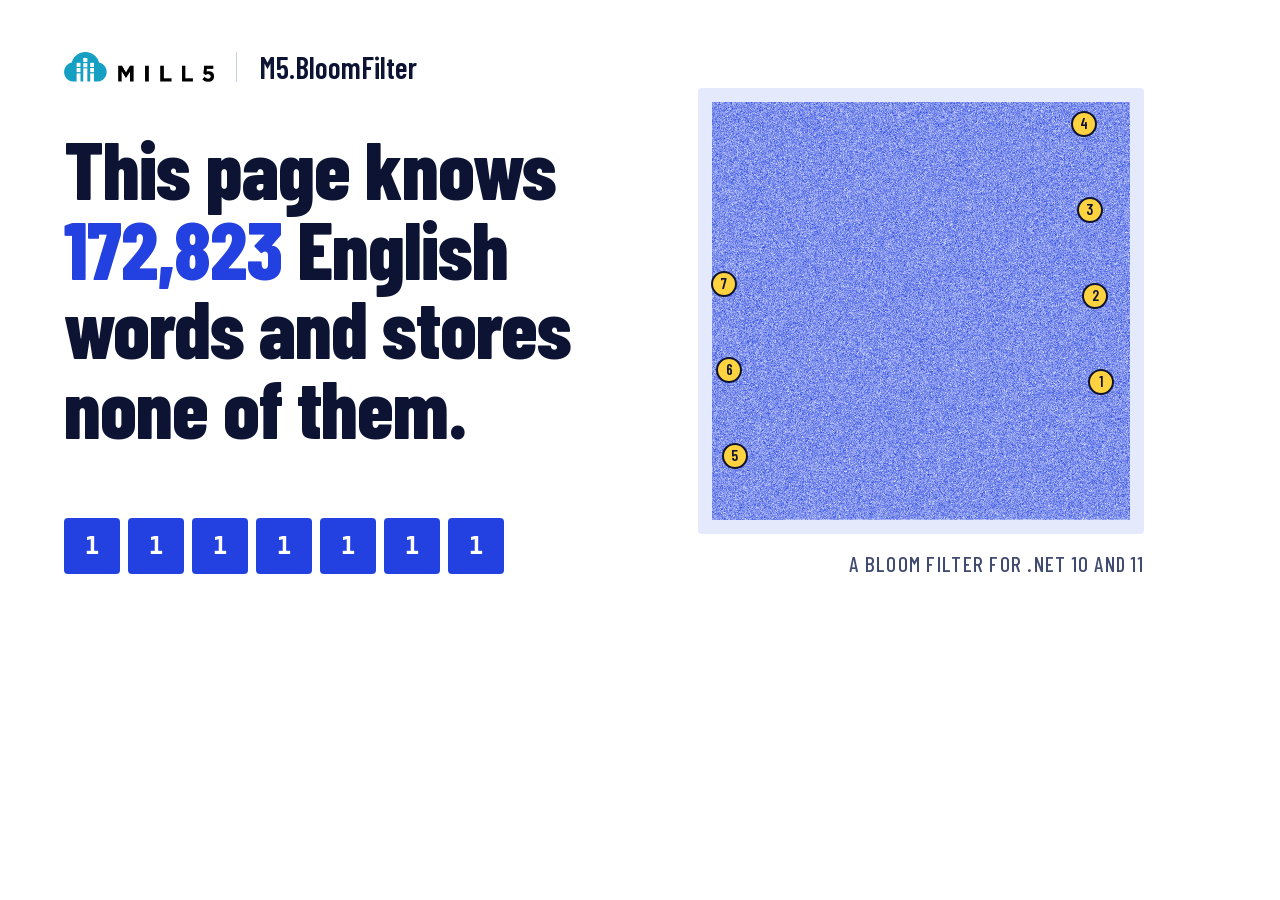
==== commit e54e7462: "Add a .NET 11 build beside .NET 10 and release it as 2.2.0 Libraries and tests target net10.0 and ne" ====
--- a/docs/site/assets/social-card.html
+++ b/docs/site/assets/social-card.html
@@ -24,7 +24,7 @@
 <h1>This page knows <span class="figure">172,823</span> English words and stores none of them.</h1>
 <ol class="probes" id="probes"></ol>
 <div class="bitfield"><div class="bits"><canvas id="field-canvas"></canvas><div class="marks" id="marks"></div></div></div>
-<p class="foot">A Bloom filter for .NET 10</p>
+<p class="foot">A Bloom filter for .NET 10 and 11</p>
 <script src="../bloom.js"></script>
 <script src="../field.js"></script>
 <script>
